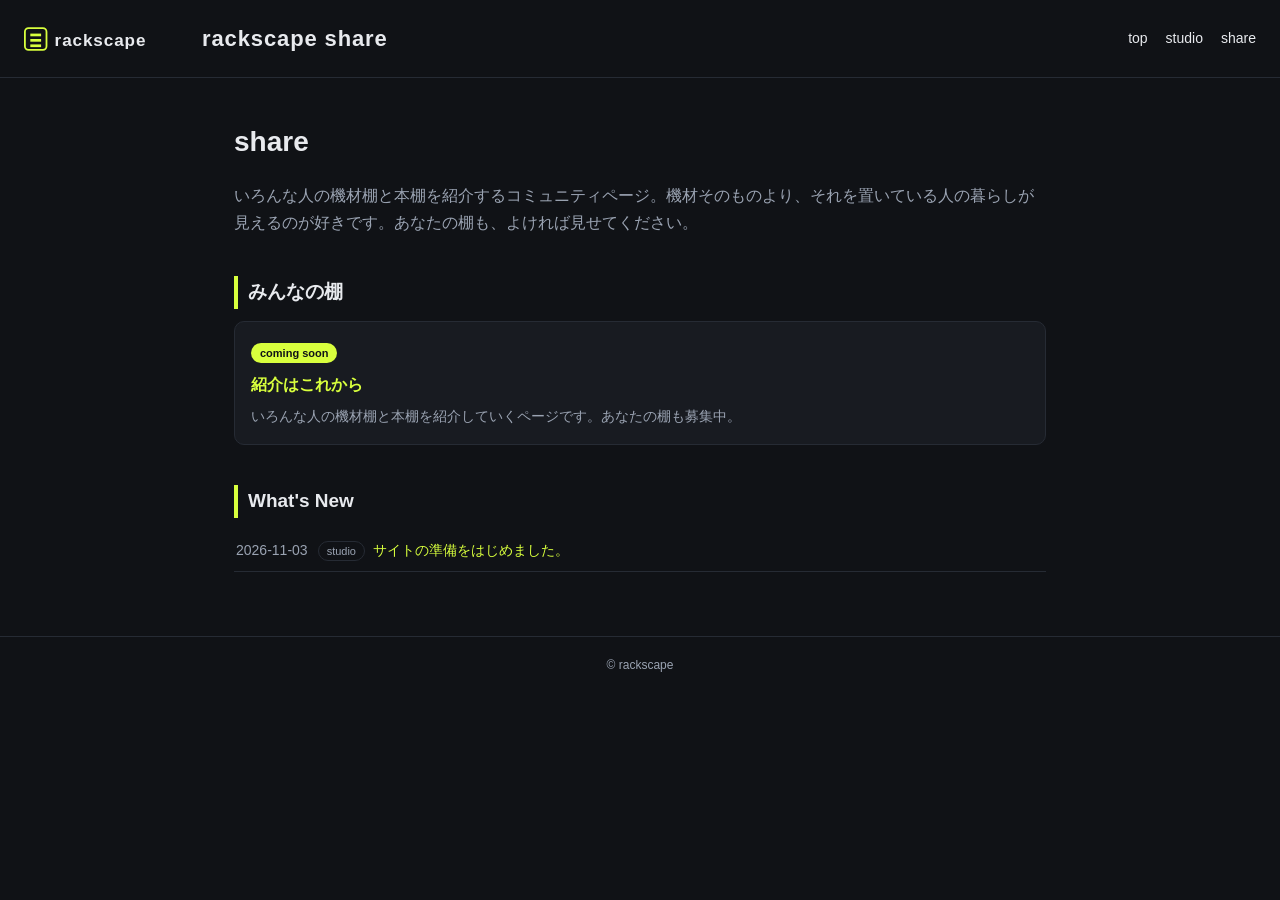
==== share.html @ 9d2595c6 "Add files via upload" ====
<!DOCTYPE html>
<html lang="ja">
<head>
<meta charset="UTF-8">
<meta name="viewport" content="width=device-width, initial-scale=1">
<title>share | rackscape</title>
<link rel="stylesheet" href="style.css">
</head>
<body>
<header>
  <img class="logo" src="assets/logo.svg" alt="rackscape">
  <span class="name">rackscape share</span>
  <nav>
    <a href="index.html">top</a>
    <a href="studio.html">studio</a>
    <a href="share.html">share</a>
  </nav>
</header>
<main>
  <h1>share</h1>
  <p class="lead">いろんな人の機材棚と本棚を紹介するコミュニティページ。機材そのものより、それを置いている人の暮らしが見えるのが好きです。あなたの棚も、よければ見せてください。</p>

  <h2>みんなの棚</h2>
  <div class="cards" id="share-items"></div>

  <h2>What's New</h2>
  <ul class="news" id="whats-new"></ul>
</main>
<footer>© rackscape</footer>
<script src="data.js"></script>
<script src="render.js"></script>
</body>
</html>
---- style.css ----
:root { --bg:#101216; --panel:#181b21; --text:#e8eaee; --sub:#9aa3b2; --line:#262b34; --accent:#d8ff3d; }
* { box-sizing:border-box; }
body { margin:0; background:var(--bg); color:var(--text); font-family:"Hiragino Sans","Noto Sans JP",sans-serif; line-height:1.7; }
a { color:var(--accent); text-decoration:none; }
a:hover { text-decoration:underline; }
header { border-bottom:1px solid var(--line); padding:20px 24px; display:flex; align-items:center; gap:16px; flex-wrap:wrap; }
header .logo { height:36px; }
header .name { font-size:22px; font-weight:700; letter-spacing:.04em; }
nav { margin-left:auto; display:flex; gap:18px; }
nav a { color:var(--text); font-size:14px; }
main { max-width:860px; margin:0 auto; padding:32px 24px 64px; }
h1 { font-size:28px; margin:8px 0 4px; }
h2 { font-size:19px; margin:40px 0 12px; border-left:4px solid var(--accent); padding-left:10px; }
.lead { color:var(--sub); }
.banner { width:100%; border-radius:10px; margin:16px 0 8px; }
.cards { display:grid; grid-template-columns:repeat(auto-fit,minmax(240px,1fr)); gap:14px; }
.card { background:var(--panel); border:1px solid var(--line); border-radius:10px; padding:16px; }
.card .tag { display:inline-block; font-size:11px; color:#101216; background:var(--accent); border-radius:99px; padding:1px 9px; margin-bottom:8px; font-weight:700; }
.card h3 { margin:0 0 6px; font-size:16px; }
.card p { margin:0; color:var(--sub); font-size:14px; }
ul.news { list-style:none; padding:0; margin:0; }
ul.news li { padding:9px 2px; border-bottom:1px solid var(--line); font-size:14px; }
ul.news .date { color:var(--sub); margin-right:10px; font-variant-numeric:tabular-nums; }
ul.news .label { display:inline-block; font-size:11px; border:1px solid var(--line); border-radius:99px; padding:0 8px; margin-right:8px; color:var(--sub); }
.note { color:var(--sub); font-size:13px; margin-top:40px; border-top:1px solid var(--line); padding-top:16px; }
footer { border-top:1px solid var(--line); color:var(--sub); font-size:12px; padding:18px 24px; text-align:center; }
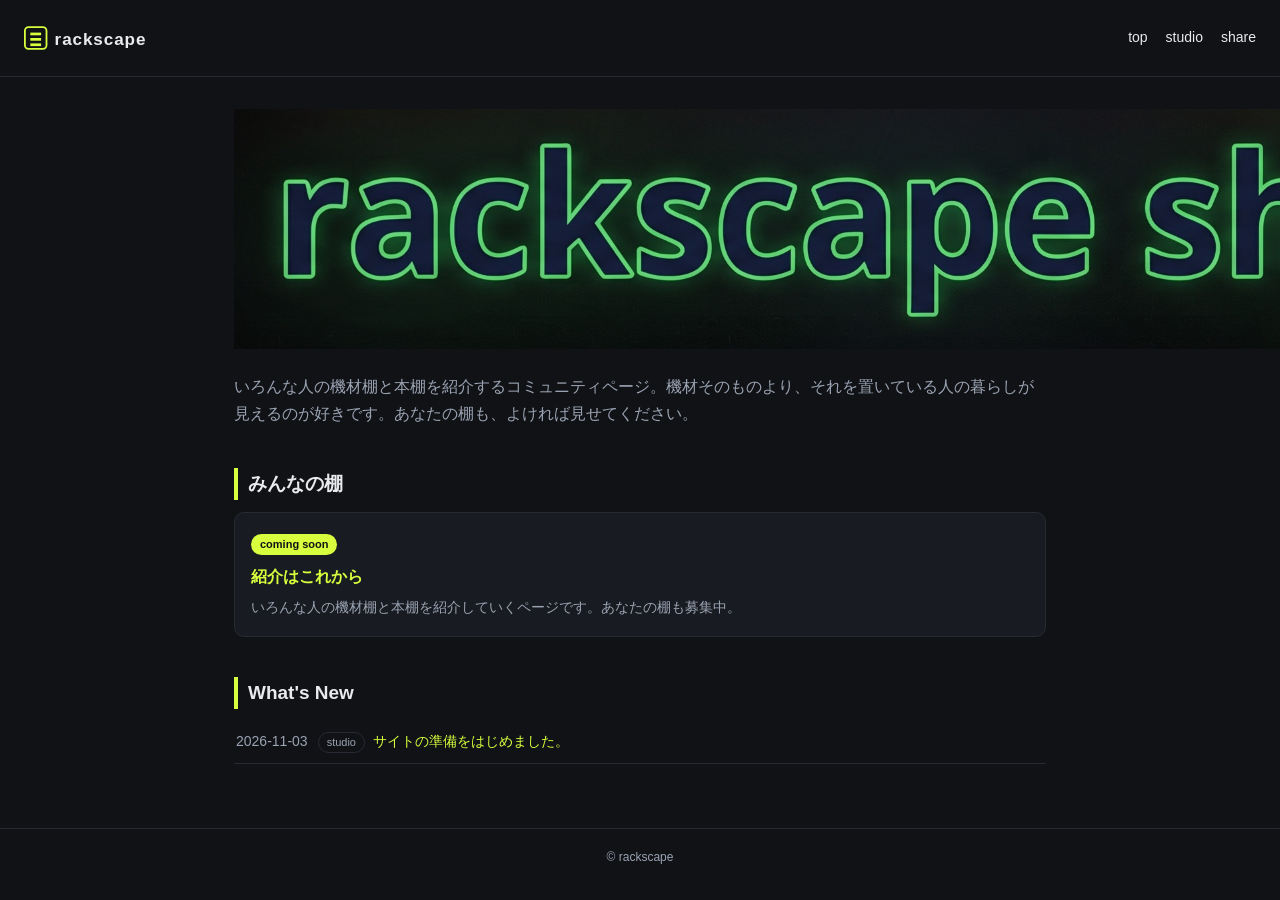
==== commit 3146b4e8: "Update share.html" ====
--- a/share.html
+++ b/share.html
@@ -9,7 +9,6 @@
 <body>
 <header>
   <img class="logo" src="assets/logo.svg" alt="rackscape">
-  <span class="name">rackscape share</span>
   <nav>
     <a href="index.html">top</a>
     <a href="studio.html">studio</a>
@@ -17,7 +16,7 @@
   </nav>
 </header>
 <main>
-  <h1>share</h1>
+  <img class="logo" src="assets/banner-share.jpeg" alt="rackscape share"width="auto" height="240pt">
   <p class="lead">いろんな人の機材棚と本棚を紹介するコミュニティページ。機材そのものより、それを置いている人の暮らしが見えるのが好きです。あなたの棚も、よければ見せてください。</p>
 
   <h2>みんなの棚</h2>
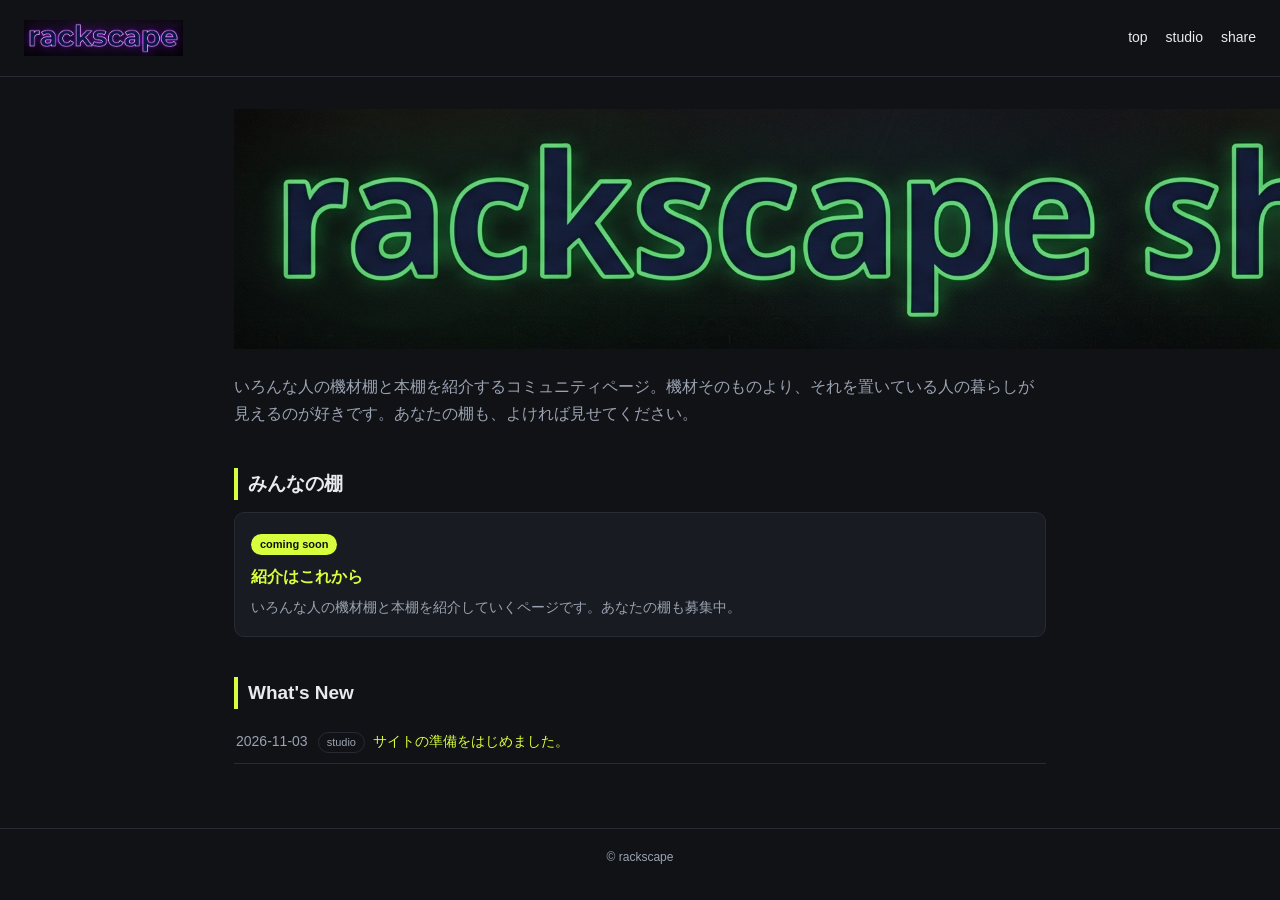
==== commit 11353da5: "Update share.html" ====
--- a/share.html
+++ b/share.html
@@ -8,7 +8,7 @@
 </head>
 <body>
 <header>
-  <img class="logo" src="assets/logo.svg" alt="rackscape">
+  <img class="logo" src="assets/logo-header.jpg" alt="rackscape">
   <nav>
     <a href="index.html">top</a>
     <a href="studio.html">studio</a>
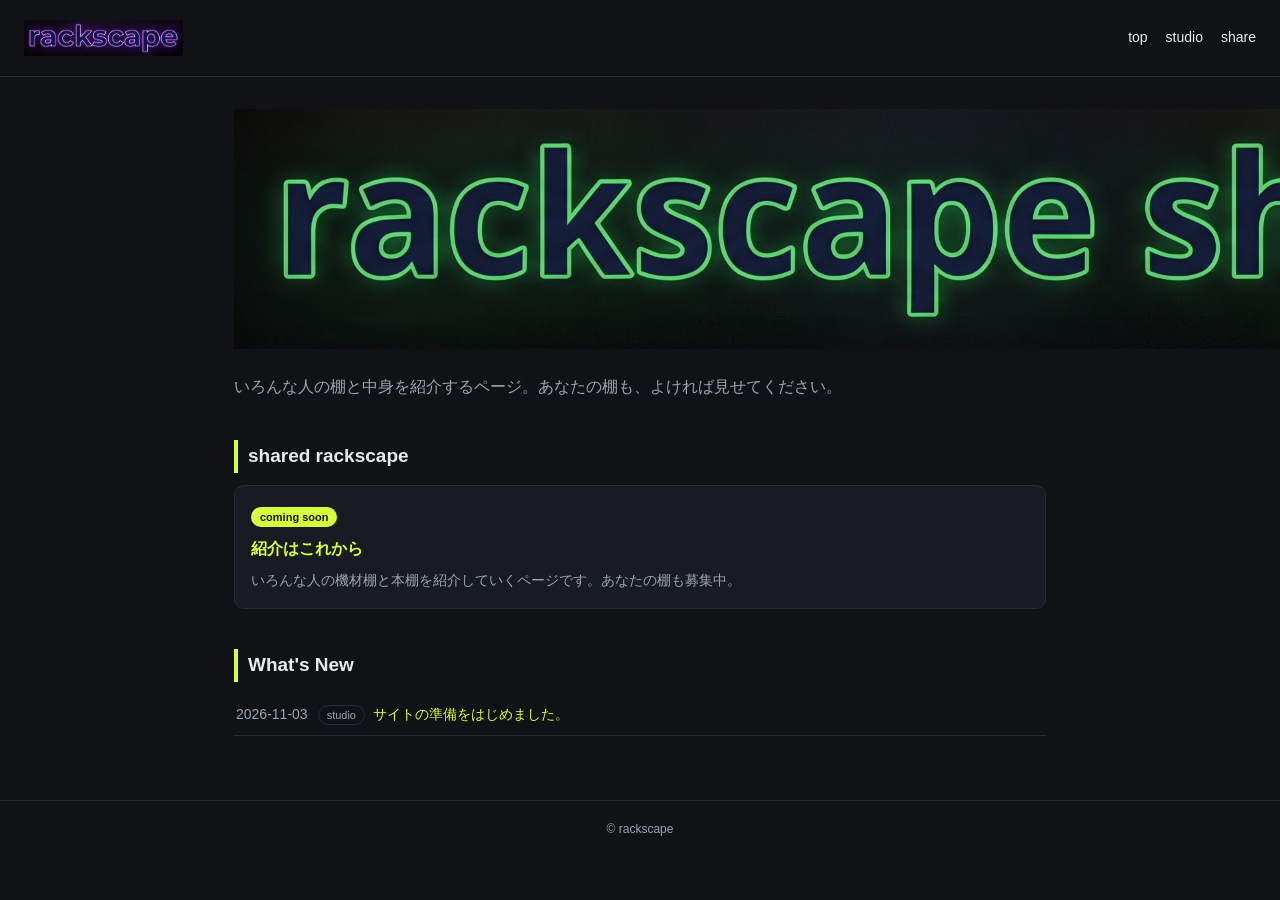
==== commit 07a368df: "Update share.html" ====
--- a/share.html
+++ b/share.html
@@ -17,9 +17,9 @@
 </header>
 <main>
   <img class="logo" src="assets/banner-share.jpeg" alt="rackscape share"width="auto" height="240pt">
-  <p class="lead">いろんな人の機材棚と本棚を紹介するコミュニティページ。機材そのものより、それを置いている人の暮らしが見えるのが好きです。あなたの棚も、よければ見せてください。</p>
+  <p class="lead">いろんな人の棚と中身を紹介するページ。あなたの棚も、よければ見せてください。</p>
 
-  <h2>みんなの棚</h2>
+  <h2>shared rackscape</h2>
   <div class="cards" id="share-items"></div>
 
   <h2>What's New</h2>
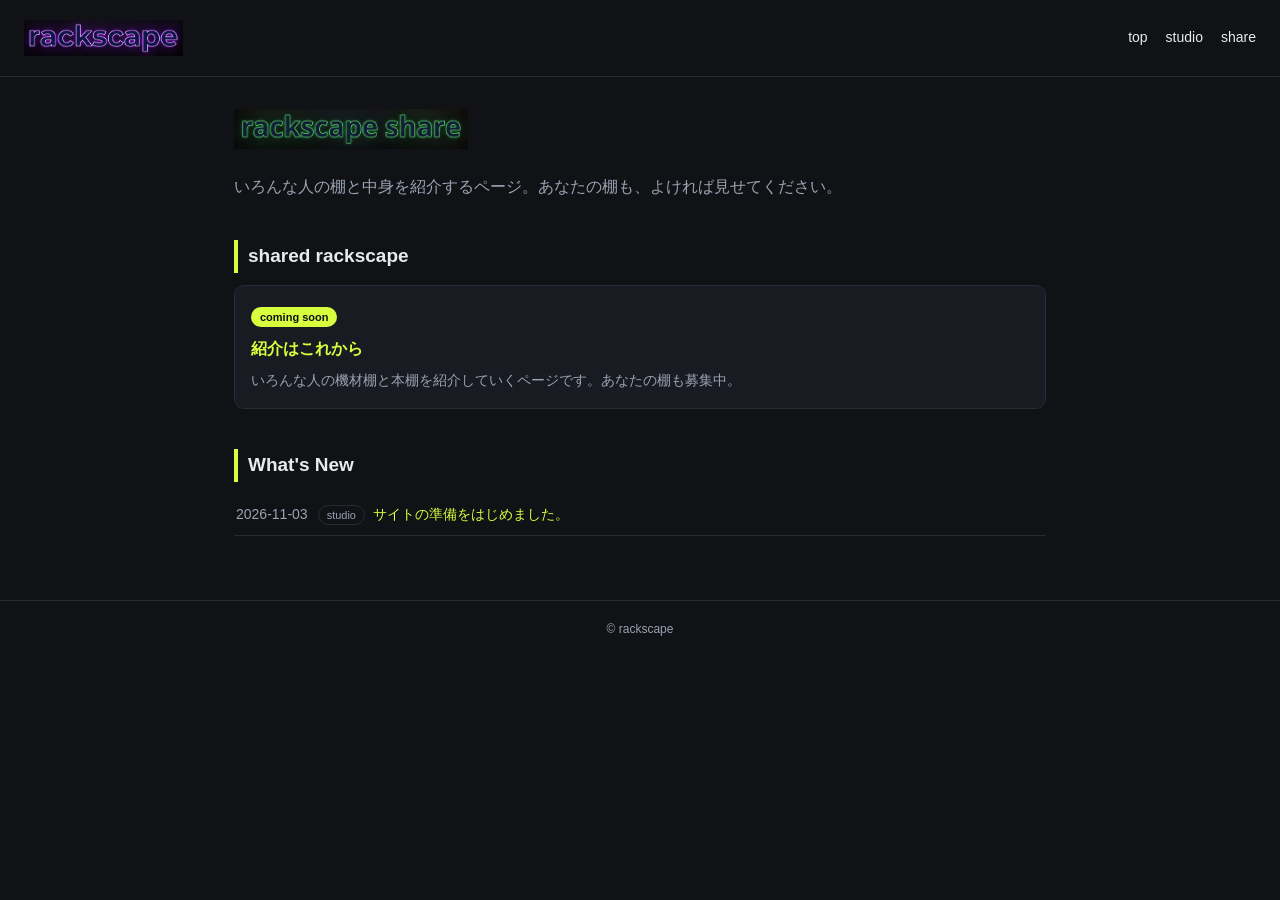
==== commit 3b038c26: "Update share.html" ====
--- a/share.html
+++ b/share.html
@@ -16,7 +16,7 @@
   </nav>
 </header>
 <main>
-  <img class="logo" src="assets/banner-share.jpeg" alt="rackscape share"width="auto" height="240pt">
+  <img class="logo" src="assets/banner-share.jpeg" alt="rackscape share" width="auto" height="40pt">
   <p class="lead">いろんな人の棚と中身を紹介するページ。あなたの棚も、よければ見せてください。</p>
 
   <h2>shared rackscape</h2>
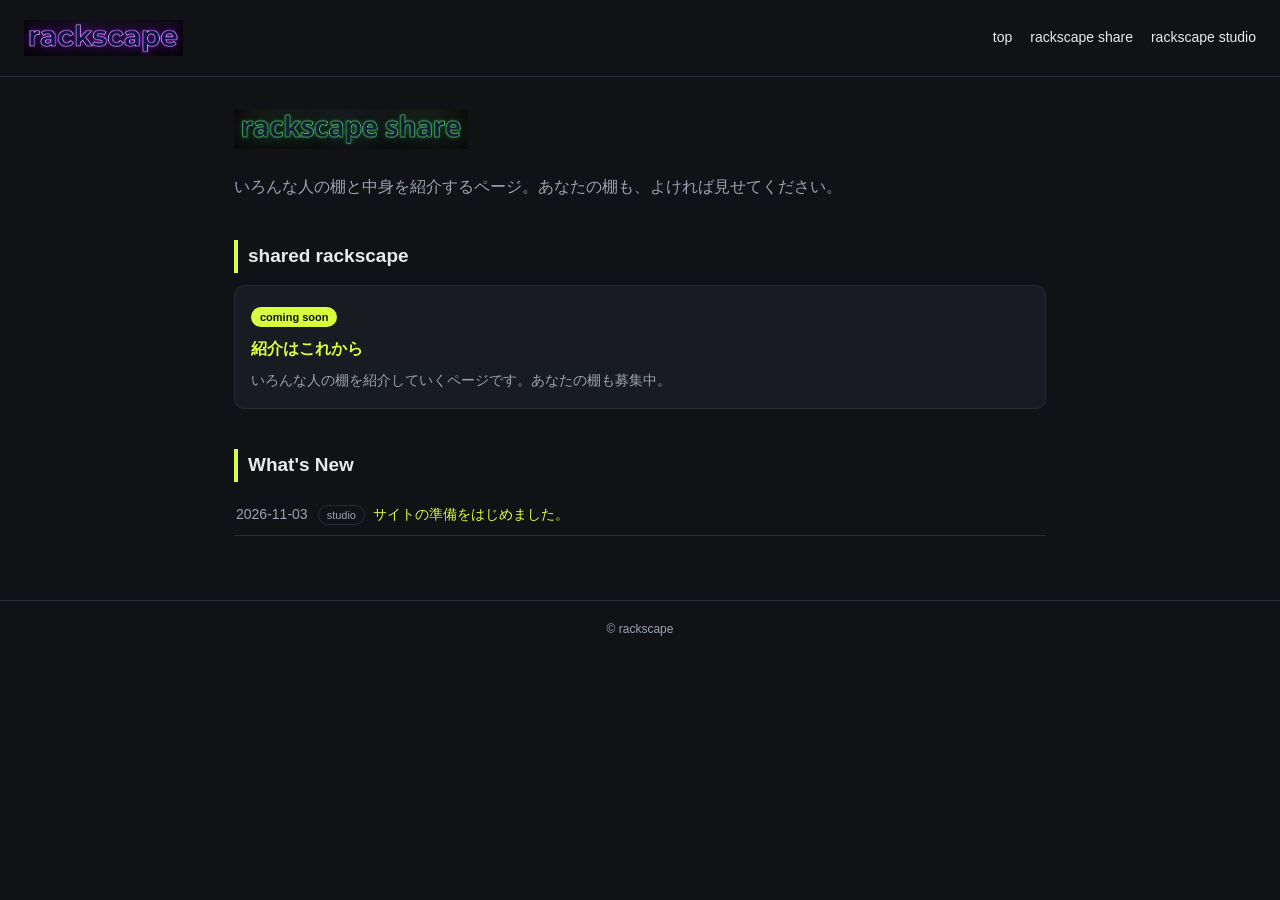
==== commit fa054f93: "Update share.html" ====
--- a/share.html
+++ b/share.html
@@ -11,8 +11,8 @@
   <img class="logo" src="assets/logo-header.jpg" alt="rackscape">
   <nav>
     <a href="index.html">top</a>
-    <a href="studio.html">studio</a>
-    <a href="share.html">share</a>
+    <a href="share.html">rackscape share</a>
+    <a href="studio.html">rackscape studio</a>
   </nav>
 </header>
 <main>
